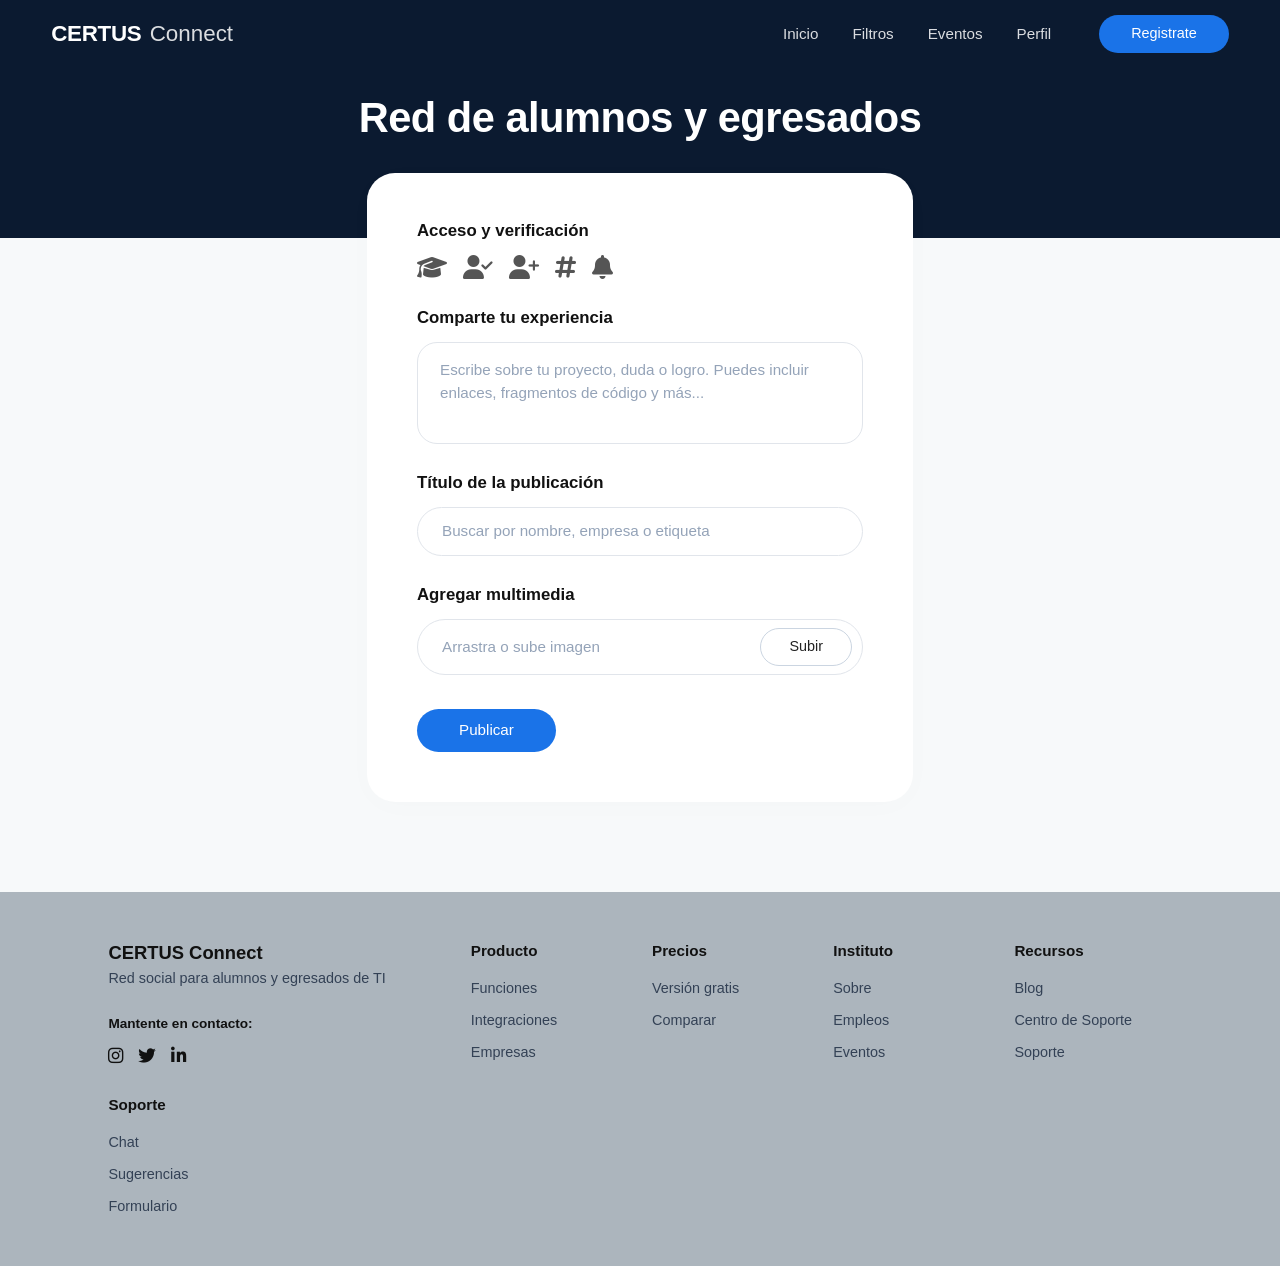
==== index.html @ bc00fb2d "Primera version" ====
<!DOCTYPE html>
<html lang="es">
<head>
    <meta charset="UTF-8">
    <meta name="viewport" content="width=device-width, initial-scale=1.0">
    <title>CERTUS Connect</title>
    <link href="https://cdn.jsdelivr.net/npm/bootstrap@5.3.2/dist/css/bootstrap.min.css" rel="stylesheet">
    <link rel="stylesheet" href="https://cdnjs.cloudflare.com/ajax/libs/font-awesome/6.4.2/css/all.min.css">
    <link rel="stylesheet" href="CSS/styles.css">
</head>
<body>

    <nav class="navbar navbar-expand-lg navbar-dark certus-navbar">
        <div class="container-fluid custom-nav-container">
            <a class="navbar-brand-custom" href="#">
                <span class="brand-bold">CERTUS</span> <span class="brand-light">Connect</span>
            </a>

            <button class="navbar-toggler border-0" type="button" data-bs-toggle="collapse" data-bs-target="#menuCertus">
                <span class="navbar-toggler-icon"></span>
            </button>

            <div class="collapse navbar-collapse" id="menuCertus">
                <ul class="navbar-nav ms-auto align-items-center exact-menu-list">
                    <li class="nav-item">
                        <a class="nav-link-custom" href="inicio.html">Inicio</a>
                    </li>
                    <li class="nav-item">
                        <a class="nav-link-custom" href="#">Filtros</a>
                    </li>
                    <li class="nav-item">
                        <a class="nav-link-custom" href="#">Eventos</a>
                    </li>
                    <li class="nav-item">
                        <a class="nav-link-custom" href="perfil.html">Perfil</a>
                    </li>
                    <li class="nav-item ms-lg-4">
                        <a class="btn-crear-exact" href="registro.html" id="navBtnCrear">Registrate</a>
                    </li>
                </ul>
            </div>
        </div>
    </nav>

    <header class="hero-banner-section text-center">
        <h1 class="main-title-exact">Red de alumnos y egresados</h1>
    </header>

    <main class="container form-wrapper-container">
        <div class="row justify-content-center">
            <div class="col-12 col-md-10 col-lg-7 col-xl-6">
                
                <div class="main-card-exact">
                    
                    <div class="card-field-group">
                        <label class="field-label-exact">Acceso y verificación</label>
                        <div class="exact-icons-row">
                            <i class="fa-solid fa-graduation-cap" title="Educación"></i>
                            <i class="fa-solid fa-user-check" title="Verificado"></i>
                            <i class="fa-solid fa-user-plus" title="Conectar"></i>
                            <i class="fa-solid fa-hashtag" title="Hashtags"></i>
                            <i class="fa-solid fa-bell" title="Notificaciones"></i>
                        </div>
                    </div>

                    <div class="card-field-group">
                        <label for="experienceText" class="field-label-exact">Comparte tu experiencia</label>
                        <textarea class="form-control textarea-exact" id="experienceText" rows="3" placeholder="Escribe sobre tu proyecto, duda o logro. Puedes incluir enlaces, fragmentos de código y más..."></textarea>
                    </div>

                    <div class="card-field-group">
                        <label for="postTitle" class="field-label-exact">Título de la publicación</label>
                        <input type="text" class="form-control input-exact" id="postTitle" placeholder="Buscar por nombre, empresa o etiqueta">
                    </div>

                    <div class="card-field-group">
                        <label class="field-label-exact">Agregar multimedia</label>
                        <div class="upload-bar-exact d-flex justify-content-between align-items-center">
                            <span class="upload-placeholder-text">Arrastra o sube imagen</span>
                            <button class="btn-subir-exact" type="button" id="btnSubir">Subir</button>
                        </div>
                    </div>

                    <div class="pt-2">
                        <button class="btn-publicar-exact" id="btnPublicar">Publicar</button>
                    </div>

                </div>

            </div>
        </div>
    </main>

    <footer class="exact-footer-section">
        <div class="container custom-footer-container">
            <div class="row g-4 justify-content-between">
                
                <div class="col-12 col-md-4">
                    <h5 class="footer-brand-title">CERTUS Connect</h5>
                    <p class="footer-brand-subtitle">Red social para alumnos y egresados de TI</p>
                    <div class="footer-social-wrapper">
                        <p class="social-label">Mantente en contacto:</p>
                        <div class="social-icons-row">
                            <a href="#"><i class="fa-brands fa-instagram"></i></a>
                            <a href="#"><i class="fa-brands fa-twitter"></i></a>
                            <a href="#"><i class="fa-brands fa-linkedin-in"></i></a>
                        </div>
                    </div>
                </div>
                
                <div class="col-6 col-sm-4 col-md-2 col-lg-1-5">
                    <h6 class="footer-list-title">Producto</h6>
                    <ul class="footer-links-list">
                        <li><a href="#">Funciones</a></li>
                        <li><a href="#">Integraciones</a></li>
                        <li><a href="#">Empresas</a></li>
                    </ul>
                </div>

                <div class="col-6 col-sm-4 col-md-2 col-lg-1-5">
                    <h6 class="footer-list-title">Precios</h6>
                    <ul class="footer-links-list">
                        <li><a href="#">Versión gratis</a></li>
                        <li><a href="#">Comparar</a></li>
                    </ul>
                </div>

                <div class="col-6 col-sm-4 col-md-2 col-lg-1-5">
                    <h6 class="footer-list-title">Instituto</h6>
                    <ul class="footer-links-list">
                        <li><a href="#">Sobre</a></li>
                        <li><a href="#">Empleos</a></li>
                        <li><a href="#">Eventos</a></li>
                    </ul>
                </div>

                <div class="col-6 col-sm-4 col-md-2 col-lg-1-5">
                    <h6 class="footer-list-title">Recursos</h6>
                    <ul class="footer-links-list">
                        <li><a href="#">Blog</a></li>
                        <li><a href="#">Centro de Soporte</a></li>
                        <li><a href="#">Soporte</a></li>
                    </ul>
                </div>

                <div class="col-6 col-sm-4 col-md-2 col-lg-1-5">
                    <h6 class="footer-list-title">Soporte</h6>
                    <ul class="footer-links-list">
                        <li><a href="#">Chat</a></li>
                        <li><a href="#">Sugerencias</a></li>
                        <li><a href="#">Formulario</a></li>
                    </ul>
                </div>

            </div>
        </div>
    </footer>

    <script src="https://cdn.jsdelivr.net/npm/bootstrap@5.3.2/dist/js/bootstrap.bundle.min.js"></script>
    <script src="script.js"></script>
</body>
</html>
---- CSS/styles.css ----
/* RESET DE ESTILOS DE FUENTE Y CONFIGURACIÓN BASE */
body {
    background-color: #f6f8fa; /* El gris claro exacto del fondo */
    font-family: -apple-system, BlinkMacSystemFont, "Segoe UI", Roboto, Helvetica, Arial, sans-serif;
    margin: 0;
    padding: 0;
    -webkit-font-smoothing: antialiased;
}

/* NAVBAR DISEÑO CALCADO DE LA IMAGEN */
.certus-navbar {
    background-color: #0b1a30 !important; /* Azul marino profundo */
    padding-top: 15px !important;
    padding-bottom: 15px !important;
    border: none !important;
}

.custom-nav-container {
    padding-left: 4.5% !important;
    padding-right: 4.5% !important;
}

/* Tipografía de la marca en el Navbar */
.navbar-brand-custom {
    text-decoration: none;
    font-size: 1.4rem;
    color: #ffffff !important;
}

.brand-bold {
    font-weight: 700;
    letter-spacing: -0.3px;
}

.brand-light {
    font-weight: 300;
    opacity: 0.85;
    margin-left: 2px;
}

/* Elementos del menú */
.exact-menu-list {
    gap: 14px;
}

.nav-link-custom {
    color: rgba(255, 255, 255, 0.85) !important;
    font-size: 0.95rem;
    text-decoration: none;
    font-weight: 400;
    padding: 6px 12px;
    transition: color 0.2s ease;
}

.nav-link-custom:hover {
    color: #ffffff !important;
}

/* Botón "Crear" Ovalado exacto */
.btn-crear-exact {
    background-color: #1a73e8 !important; /* Azul eléctrico de la imagen */
    color: #ffffff !important;
    font-size: 0.9rem;
    font-weight: 500;
    padding: 8px 36px !important; /* Logra la proporción estirada/horizontal */
    border-radius: 50px !important; /* Completamente ovalado */
    border: none;
    text-decoration: none;
    display: inline-block;
    transition: background-color 0.2s ease;
}

.btn-crear-exact:hover {
    background-color: #155cb4 !important;
}

/* BANNER DE TÍTULO PRINCIPAL */
.hero-banner-section {
    background-color: #0b1a30; /* Misma pieza de color continuo */
    padding-top: 25px;
    padding-bottom: 95px; /* Altura idéntica para permitir la superposición de la tarjeta */
}

.main-title-exact {
    color: #ffffff;
    font-size: 2.6rem;
    font-weight: 600;
    letter-spacing: -0.5px;
    margin: 0;
}

/* TARJETA BLANCA CENTRAL */
.form-wrapper-container {
    margin-top: -65px; /* Eleva la tarjeta sobre el azul oscuro */
    position: relative;
    z-index: 10;
    margin-bottom: 90px;
}

.main-card-exact {
    background-color: #ffffff;
    border-radius: 28px !important; /* Bordes redondeados pronunciados */
    padding: 45px 50px 50px 50px;
    box-shadow: 0 4px 30px rgba(0, 0, 0, 0.015); /* Sombra casi invisible */
}

.card-field-group {
    margin-bottom: 26px;
}

.field-label-exact {
    font-weight: 700;
    color: #111111;
    font-size: 1.05rem;
    margin-bottom: 12px;
    display: block;
}

/* Iconos de verificación */
.exact-icons-row {
    display: flex;
    gap: 16px;
    color: #555555; /* Tono gris de los iconos de la foto */
    font-size: 1.5rem;
}

.exact-icons-row i {
    cursor: pointer;
    transition: color 0.15s;
}

.exact-icons-row i:hover {
    color: #1a73e8;
}

/* Inputs y Áreas de texto estilizadas */
.textarea-exact {
    border: 1px solid #e1e5eb !important;
    border-radius: 20px !important; /* Bordes ovalados en inputs */
    padding: 16px 22px !important;
    font-size: 0.95rem;
    color: #333333;
    resize: none;
    box-shadow: none !important;
}

.input-exact {
    border: 1px solid #e1e5eb !important;
    border-radius: 50px !important; /* Input totalmente ovalado */
    padding: 12px 24px !important;
    font-size: 0.95rem;
    color: #333333;
    box-shadow: none !important;
}

.textarea-exact::placeholder, .input-exact::placeholder {
    color: #94a3b8;
}

.textarea-exact:focus, .input-exact:focus {
    border-color: #1a73e8 !important;
}

/* Barra Multimedia / Botón Subir */
.upload-bar-exact {
    border: 1px solid #e1e5eb;
    border-radius: 50px; /* Estilo píldora */
    padding: 8px 10px 8px 24px;
    background-color: #ffffff;
}

.upload-placeholder-text {
    color: #94a3b8;
    font-size: 0.95rem;
}

.btn-subir-exact {
    background-color: #ffffff;
    color: #222222;
    border: 1px solid #cbd5e1;
    border-radius: 50px;
    padding: 7px 28px;
    font-size: 0.9rem;
    font-weight: 500;
    transition: background-color 0.2s;
}

.btn-subir-exact:hover {
    background-color: #f8fafc;
}

/* Botón Publicar Inferior */
.btn-publicar-exact {
    background-color: #1a73e8;
    color: #ffffff;
    border: none;
    border-radius: 50px;
    padding: 10px 42px;
    font-weight: 500;
    font-size: 0.95rem;
    transition: background-color 0.2s;
}

.btn-publicar-exact:hover {
    background-color: #155cb4;
}

/* PIE DE PÁGINA (FOOTER) */
.exact-footer-section {
    background-color: #acb5bd; /* El color gris mate exacto del footer */
    color: #2c3e50;
    padding-top: 50px;
    padding-bottom: 40px;
}

.custom-footer-container {
    padding-left: 3% !important;
    padding-right: 3% !important;
}

.footer-brand-title {
    font-weight: 700;
    color: #111111;
    font-size: 1.15rem;
    margin-bottom: 4px;
}

.footer-brand-subtitle {
    color: #334155;
    font-size: 0.9rem;
    margin-bottom: 0;
}

.footer-social-wrapper {
    margin-top: 25px;
}

.social-label {
    font-size: 0.85rem;
    color: #111111;
    font-weight: 600;
    margin-bottom: 8px;
}

.social-icons-row {
    display: flex;
    gap: 15px;
}

.social-icons-row a {
    color: #111111;
    font-size: 1.1rem;
    transition: opacity 0.2s;
}

.social-icons-row a:hover {
    opacity: 0.7;
}

/* Listas de enlaces del footer */
.footer-list-title {
    font-weight: 700;
    color: #111111;
    font-size: 0.95rem;
    margin-bottom: 16px;
}

.footer-links-list {
    list-style: none;
    padding: 0;
    margin: 0;
}

.footer-links-list li {
    margin-bottom: 8px;
}

.footer-links-list li a {
    color: #334155;
    text-decoration: none;
    font-size: 0.9rem;
}

.footer-links-list li a:hover {
    color: #000000;
}

/* ADAPTACIÓN PARA CELULARES Y TABLETS */
@media (max-width: 991.98px) {
    .exact-menu-list {
        background-color: #0b1a30;
        padding: 20px 0;
        margin-top: 15px;
        width: 100%;
    }
    .nav-link-custom {
        display: block;
        padding: 10px 0;
        text-align: center;
    }
    .btn-crear-exact {
        margin-top: 10px;
        width: 70%;
        text-align: center;
    }
    .main-card-exact {
        padding: 30px 24px;
    }
}

/* RESET Y GENERALES */
body {
    background-color: #f7f9fa;
    font-family: -apple-system, BlinkMacSystemFont, "Segoe UI", Roboto, Arial, sans-serif;
    color: #1a1a1a;
}

/* NAVBAR BLANCO */
.profile-navbar {
    padding-top: 12px;
    padding-bottom: 12px;
    box-shadow: 0 1px 15px rgba(0,0,0,0.02);
}

.custom-nav-container {
    padding-left: 4% !important;
    padding-right: 4% !important;
}

/* Caja de búsqueda ovalada */
.search-box-wrapper {
    position: relative;
    width: 320px;
}

.exact-search-input {
    background-color: #f1f3f5 !important;
    border: none !important;
    border-radius: 50px !important;
    padding: 10px 16px 10px 42px !important;
    font-size: 0.9rem;
    color: #333333;
}

.search-icon {
    position: absolute;
    left: 16px;
    top: 50%;
    transform: translateY(-50%);
    color: #747d8c;
    font-size: 0.9rem;
}

/* Enlaces horizontales del navbar */
.profile-menu-list {
    gap: 15px;
}

.nav-link-custom {
    text-decoration: none;
    color: #4a5568;
    font-size: 0.95rem;
    font-weight: 500;
    padding: 6px 10px;
}

.nav-link-custom:hover {
    color: #000000;
}

/* Botón Crear Azul Ovalado */
.btn-crear-exact {
    background-color: #1a73e8 !important;
    color: #ffffff !important;
    font-size: 0.9rem;
    font-weight: 500;
    padding: 8px 32px !important;
    border-radius: 50px !important;
    border: none;
    text-decoration: none;
    display: inline-block;
}

.navbar-avatar-img {
    width: 38px;
    height: 38px;
    border-radius: 50%;
    object-fit: cover;
}

/* SECCIÓN CABECERA: PORTADA Y USER INFO */
.cover-image-wrapper {
    width: 100%;
    height: 220px;
    border-radius: 20px 20px 0 0;
    overflow: hidden;
}

.cover-img {
    width: 100%;
    height: 100%;
    object-fit: cover;
}

.profile-meta-block {
    position: relative;
    margin-top: -40px; /* Eleva los elementos sobre la foto de portada */
    z-index: 5;
}

.avatar-floating-wrapper {
    width: 110px;
    height: 110px;
    border-radius: 50%;
    border: 5px solid #ffffff;
    overflow: hidden;
    background-color: #ffffff;
}

.main-avatar-img {
    width: 100%;
    height: 100%;
    object-fit: cover;
}

.user-text-info {
    margin-left: 20px;
    margin-bottom: 5px;
}

.user-fullname {
    font-size: 1.6rem;
    font-weight: 700;
    margin: 0;
    color: #111111;
}

.user-connections {
    font-size: 0.9rem;
    color: #5f6368;
    margin: 0;
}

/* Botones Seguir y Mensaje */
.btn-seguir-exact {
    background-color: #1a73e8 !important;
    color: #ffffff !important;
    border-radius: 50px !important;
    padding: 8px 30px !important;
    font-weight: 500;
    font-size: 0.9rem;
}

.btn-mensaje-exact {
    background-color: #ffffff !important;
    color: #3c4043 !important;
    border: 1px solid #dadce0 !important;
    border-radius: 50px !important;
    padding: 8px 30px !important;
    font-weight: 500;
    font-size: 0.9rem;
}

/* ==========================================================================
   ESTILOS ESPECÍFICOS DE LA PESTAÑA PERFIL (CON PREFIJO .p- PARA NO HACER CONFLICTO)
   ========================================================================== */

/* NAVBAR BLANCO PERFIL */
.p-navbar {
    padding-top: 12px !important;
    padding-bottom: 12px !important;
    box-shadow: 0 1px 15px rgba(0,0,0,0.01);
}

.p-nav-container {
    padding-left: 4.5% !important;
    padding-right: 4.5% !important;
}

/* Buscador redondo */
.p-search-wrapper {
    position: relative;
    width: 320px;
}

.p-search-input {
    background-color: #f1f3f5 !important;
    border: none !important;
    border-radius: 50px !important;
    padding: 10px 16px 10px 42px !important;
    font-size: 0.9rem;
    color: #333333;
}

.p-search-icon {
    position: absolute;
    left: 16px;
    top: 50%;
    transform: translateY(-50%);
    color: #747d8c;
    font-size: 0.9rem;
}

.p-menu-list {
    gap: 15px;
}

.p-nav-link {
    text-decoration: none;
    color: #4a5568 !important;
    font-size: 0.95rem;
    font-weight: 500;
    padding: 6px 10px;
}

.p-nav-link:hover {
    color: #000000 !important;
}

/* Botón Crear del Perfil */
.p-btn-crear {
    background-color: #1a73e8 !important;
    color: #ffffff !important;
    font-size: 0.9rem;
    font-weight: 500;
    padding: 8px 32px !important;
    border-radius: 50px !important;
    border: none;
    text-decoration: none;
    display: inline-block;
}

.p-navbar-avatar {
    width: 38px;
    height: 38px;
    border-radius: 50%;
    object-fit: cover;
}

/* CABECERA: PORTADA Y SECCIÓN DE AVATAR FLOTANTE */
.p-cover-wrapper {
    width: 100%;
    height: 220px;
    border-radius: 20px 20px 0 0;
    overflow: hidden;
}

.p-cover-img {
    width: 100%;
    height: 100%;
    object-fit: cover;
}

.p-meta-block {
    position: relative;
    margin-top: -40px;
    z-index: 5;
}

.p-avatar-floating {
    width: 110px;
    height: 110px;
    border-radius: 50%;
    border: 5px solid #ffffff;
    overflow: hidden;
    background-color: #ffffff;
}

.p-main-avatar {
    width: 100%;
    height: 100%;
    object-fit: cover;
}

.p-user-text {
    margin-left: 20px;
    margin-bottom: 5px;
}

.p-user-fullname {
    font-size: 1.6rem;
    font-weight: 700;
    margin: 0;
    color: #111111;
}

.p-user-connections {
    font-size: 0.9rem;
    color: #5f6368;
    margin: 0;
}

/* Botonera Seguir / Mensaje */
.p-btn-seguir {
    background-color: #1a73e8 !important;
    color: #ffffff !important;
    border-radius: 50px !important;
    padding: 8px 30px !important;
    font-weight: 500;
    font-size: 0.9rem;
}

.p-btn-mensaje {
    background-color: #ffffff !important;
    color: #3c4043 !important;
    border: 1px solid #dadce0 !important;
    border-radius: 50px !important;
    padding: 8px 30px !important;
    font-weight: 500;
    font-size: 0.9rem;
}

/* Pestañas sub-navegación */
.p-tabs-list {
    display: flex;
    gap: 30px;
    padding: 0;
    margin: 0;
}

.p-tab-link {
    text-decoration: none;
    color: #5f6368;
    font-size: 0.95rem;
    font-weight: 500;
    padding-bottom: 12px;
    display: inline-block;
    position: relative;
}

.p-tab-link.active {
    color: #000000;
    font-weight: 700;
}

.p-tab-link.active::after {
    content: '';
    position: absolute;
    bottom: -1px;
    left: 0;
    width: 100%;
    height: 3px;
    background-color: #000000;
}

/* TARJETAS LATERALES E INFORMACIÓN */
.p-sidebar-card, .p-bio-card, .p-feed-card {
    background-color: #ffffff;
    border-radius: 20px;
    border: 1px solid #eef1f4;
}

.p-sidebar-title, .p-feed-title {
    font-size: 1.1rem;
    font-weight: 700;
    color: #111111;
}

.p-sidebar-btn {
    background-color: #ffffff;
    border: 1px solid #e1e5eb !important;
    border-radius: 50px !important;
    color: #333333 !important;
    font-size: 0.9rem;
    font-weight: 500;
    padding: 8px 20px !important;
}

.p-sidebar-btn:hover {
    background-color: #f8fafc;
}

/* Galería imágenes */
.p-gallery-grid .p-gallery-box {
    width: 100%;
    height: 100px;
    border-radius: 12px;
    overflow: hidden;
}

.p-gallery-grid .p-gallery-box img {
    width: 100%;
    height: 100%;
    object-fit: cover;
}

/* Cuadro Biografía */
.p-input-bio {
    border: 1px solid #e1e5eb !important;
    border-radius: 50px !important;
    padding: 10px 20px !important;
    font-size: 0.9rem;
    background-color: #ffffff;
}

/* DISEÑO DE PUBLICACIÓN Y MULTIMEDIA ASIMÉTRICA */
.p-post-author {
    font-size: 1rem;
    font-weight: 700;
    color: #111111;
}

.p-post-text {
    font-size: 0.95rem;
    line-height: 1.5;
    color: #202124;
}

.p-post-media .p-media-large {
    width: 100%;
    height: 320px;
    border-radius: 18px;
    overflow: hidden;
}

.p-post-media .p-media-small {
    width: 100%;
    height: 152px;
    border-radius: 18px;
    overflow: hidden;
}

.p-post-media img {
    width: 100%;
    height: 100%;
    object-fit: cover;
}

/* RESPONSIVO PARA LA VISTA DE PERFIL */
@media (max-width: 991.98px) {
    .p-search-wrapper {
        width: 100%;
        margin-bottom: 15px;
    }
    .p-menu-list {
        background: #ffffff;
        padding: 15px;
        width: 100%;
        text-align: center;
    }
    .p-meta-block {
        align-items: center !important;
        text-align: center;
    }
    .p-avatar-floating {
        margin: 0 auto;
    }
    .p-user-text {
        margin-left: 0;
        margin-top: 10px;
    }
    .p-tabs-list {
        overflow-x: auto;
        white-space: nowrap;
        padding-bottom: 5px;
    }
    .p-post-media .p-media-large {
        height: 200px;
    }
    .p-post-media .p-media-small {
        height: 92px;
    }
}
/* ==========================================================================
   ESTILOS ESPECÍFICOS DE LA PESTAÑA INICIO (CON PREFIJO .h- PARA AISLAMIENTO)
   ========================================================================== */

/* NAVBAR BLANCO INICIO */
.h-navbar {
    padding-top: 14px !important;
    padding-bottom: 14px !important;
    background-color: #ffffff !important;
}

.h-nav-container {
    padding-left: 5% !important;
    padding-right: 5% !important;
}

.h-brand {
    font-size: 1.3rem;
    letter-spacing: -0.3px;
}

.h-menu-list {
    gap: 20px;
}

.h-nav-link {
    text-decoration: none;
    color: #555555 !important;
    font-size: 0.95rem;
    font-weight: 500;
}

.h-nav-link.active, .h-nav-link:hover {
    color: #000000 !important;
    font-weight: 600;
}

/* Botón Publicar Azul Superior */
.h-btn-publicar {
    background-color: #1a73e8 !important;
    color: #ffffff !important;
    font-size: 0.9rem;
    font-weight: 500;
    padding: 8px 30px !important;
    border-radius: 50px !important;
    text-decoration: none;
    display: inline-block;
}

/* HERO SECTION / BUSCADOR CENTRAL */
.h-hero-container {
    padding-top: 60px;
    padding-bottom: 30px;
    padding-left: 5% !important;
}

.h-hero-title {
    font-size: 2.3rem;
    font-weight: 700;
    color: #111111;
    line-height: 1.3;
    letter-spacing: -0.5px;
}

/* Contenedor encapsulado del buscador con botón integrado */
.h-search-container {
    max-width: 620px;
}

.h-search-box {
    display: flex;
    align-items: center;
    background-color: #ffffff;
    border: 1px solid #e2e8f0;
    border-radius: 50px;
    padding: 6px 8px 6px 20px;
    box-shadow: 0 2px 12px rgba(0,0,0,0.01);
}

.h-search-input {
    border: none !important;
    box-shadow: none !important;
    padding: 0 !important;
    font-size: 0.95rem;
    color: #333333;
}

.h-search-input::placeholder {
    color: #94a3b8;
}

.h-search-btn {
    background-color: #1a73e8 !important;
    color: #ffffff !important;
    border-radius: 50px !important;
    padding: 8px 32px !important;
    font-size: 0.9rem;
    font-weight: 500;
}

/* SECCIÓN SECCIONES (CATEGORÍAS) */
.h-section-main-title {
    font-size: 1.4rem;
    font-weight: 700;
    color: #111111;
}

.h-category-card {
    background-color: #ffffff;
    border: 1px solid #eef1f4;
    border-radius: 16px;
    padding: 16px 20px;
    font-size: 0.95rem;
    font-weight: 600;
    color: #2d3748;
    display: flex;
    align-items: center;
    cursor: pointer;
    transition: transform 0.15s ease, box-shadow 0.15s ease;
}

.h-category-card i {
    color: #111111;
    font-size: 1.1rem;
}

.h-category-card:hover {
    transform: translateY(-2px);
    box-shadow: 0 4px 15px rgba(0,0,0,0.03);
}

/* SECCIÓN ALIMENTACIÓN / FEED ACTIIVDAD */
.h-activity-card {
    background-color: #ffffff;
    border: 1px solid #eef1f4;
    border-radius: 20px;
    box-shadow: 0 1px 10px rgba(0,0,0,0.005);
}

.h-card-avatar {
    width: 36px;
    height: 36px;
    border-radius: 50%;
    object-fit: cover;
}

.h-card-name {
    font-size: 0.95rem;
    font-weight: 700;
    color: #111111;
}

.h-card-subtitle {
    font-size: 0.78rem;
    font-weight: 500;
}

.h-card-body-text {
    font-size: 0.9rem;
    line-height: 1.4;
}

/* Micro galerías de imágenes de las tarjetas */
.h-mini-gallery img {
    width: 48px;
    height: 48px;
    object-fit: cover;
}

.h-wide-media img {
    height: 110px;
    object-fit: cover;
}

/* Botón de exploración inferior */
.h-btn-explore-more {
    background-color: #ffffff;
    border: 1px solid #cbd5e1 !important;
    border-radius: 50px !important;
    color: #333333 !important;
    font-size: 0.9rem;
    font-weight: 500;
    padding: 8px 36px !important;
}

.h-btn-explore-more:hover {
    background-color: #f8fafc;
}

/* AJUSTES RESPONSIVOS */
@media (max-width: 991.98px) {
    .h-menu-list {
        background-color: #ffffff;
        padding: 15px 0;
        text-align: center;
    }
    .h-menu-list .nav-item {
        padding: 6px 0;
    }
    .h-hero-title {
        font-size: 1.8rem;
    }
    .h-search-box {
        padding: 6px;
    }
    .h-search-btn {
        padding: 8px 20px !important;
    }
}
/* ==========================================================================
   ESTILOS ESPECÍFICOS DE LA PESTAÑA NOTIFICACIONES (CON PREFIJO .n-)
   ========================================================================== */

.n-body-bg {
    background-color: #f4f6f8 !important;
}

/* SIDEBAR IZQUIERDO AZUL REY OSCURO */
.n-sidebar {
    width: 260px;
    background-color: #0d2346;
    min-height: 100vh;
    position: sticky;
    top: 0;
}

.n-sidebar-nav .nav-link {
    font-size: 0.95rem;
    padding: 10px 12px;
    border-radius: 8px;
    transition: all 0.2s ease;
}

.n-sidebar-nav .nav-link:hover {
    background-color: rgba(255, 255, 255, 0.05);
    color: #ffffff !important;
}

.n-sub-menu .nav-link {
    font-size: 0.88rem !important;
}

/* TOPBAR SUPERIOR BLANCO */
.n-topbar {
    height: 70px;
    box-shadow: 0 1px 10px rgba(0,0,0,0.01);
}

.n-search-wrapper {
    width: 380px;
}

.n-search-input {
    background-color: #f1f3f5 !important;
    border: none !important;
    border-radius: 50px !important;
    padding: 10px 20px !important;
    font-size: 0.9rem;
}

.n-btn-crear {
    background-color: #1a73e8 !important;
    color: #ffffff !important;
    font-weight: 500;
    font-size: 0.88rem;
    padding: 8px 24px !important;
    border-radius: 50px !important;
}

.n-topbar-avatar {
    width: 36px;
    height: 36px;
    border-radius: 50%;
    object-fit: cover;
}

/* CONTENEDOR DE TARJETAS (CARDS) */
.n-main-title {
    font-size: 2.1rem;
    font-weight: 700;
    color: #111111;
    letter-spacing: -0.5px;
}

.n-card {
    background-color: #ffffff;
    border: 1px solid #eef1f4;
    border-radius: 24px;
}

/* Selector dropdown de tiempo */
.n-btn-dropdown {
    background-color: #f1f3f5 !important;
    border: none !important;
    border-radius: 50px !important;
    font-size: 0.85rem;
    font-weight: 500;
    color: #4a5568 !important;
    padding: 6px 14px !important;
}

/* ELEMENTOS DE LA LISTA DE NOTIFICACIONES */
.n-item-row {
    border-bottom: 1px solid #f1f3f5;
}

.n-item-avatar {
    width: 42px;
    height: 42px;
    border-radius: 50%;
    object-fit: cover;
}

.n-item-user {
    font-size: 0.95rem;
    font-weight: 700;
    color: #111111;
}

.n-item-action {
    font-size: 0.85rem;
}

.n-item-time {
    font-size: 0.85rem;
    display: inline-flex;
    align-items: center;
    gap: 6px;
}

/* Puntos de estado de color laterales */
.n-dot-indicator {
    display: inline-block;
    width: 8px;
    height: 8px;
    border-radius: 50%;
}

.n-item-body {
    font-size: 0.92rem;
    color: #2d3748;
}

.n-item-actions {
    font-size: 0.82rem;
    font-weight: 600;
}

.cursor-pointer {
    cursor: pointer;
}

/* COLORES ESPECÍFICOS Y COMPONENTES DE FILTROS */
.n-txt-purple {
    color: #9b5de5;
}

/* Customización exacta de checkboxes nativos usando clases Bootstrap */
.form-check-input {
    width: 18px;
    height: 18px;
    cursor: pointer;
}

.n-checkbox-success:checked { background-color: #198754; border-color: #198754; }
.n-checkbox-warning:checked { background-color: #ffc107; border-color: #ffc107; }
.n-checkbox-purple:checked  { background-color: #9b5de5; border-color: #9b5de5; }
.n-checkbox-danger:checked  { background-color: #dc3545; border-color: #dc3545; }
.n-checkbox-primary:checked { background-color: #1a73e8; border-color: #1a73e8; }

.n-btn-filter-action {
    background-color: #ffffff;
    border: 1px solid #e2e8f0 !important;
    color: #333333 !important;
    border-radius: 50px !important;
    font-size: 0.85rem;
    font-weight: 500;
    padding: 8px 12px !important;
}

.n-btn-filter-action:hover {
    background-color: #f8fafc;
}

/* ADAPTACIÓN PARA MÓVILES */
@media (max-width: 991.98px) {
    .n-search-wrapper {
        width: 100%;
    }
}
/* ==========================================================================
   ESTILOS ESPECÍFICOS DE CONFIGURACIÓN DE PERFIL (CON PREFIJO .pc-)
   ========================================================================== */

.pc-body-bg {
    background-color: #fafbfe !important;
}

.pc-brand {
    font-size: 1.35rem;
    letter-spacing: -0.3px;
}

/* CLASE DE DISEÑO BURBUJA AZUL UNIFICADA PARA AMBOS BOTONES */
.pc-btn-blue-pill {
    background-color: #1a73e8 !important;
    color: #ffffff !important;
    font-size: 0.92rem;
    font-weight: 600;
    border-radius: 50px !important;
    border: none !important;
    box-shadow: 0 4px 12px rgba(26,115,232,0.18) !important;
    transition: background-color 0.2s ease, transform 0.1s ease;
    display: inline-block;
    text-decoration: none;
}

.pc-btn-blue-pill:hover {
    background-color: #155cb8 !important;
    color: #ffffff !important;
    transform: translateY(-1px);
}

/* CONTENIDO DEL HERO */
.pc-hero-container {
    padding-top: 40px;
    padding-bottom: 40px;
}

.pc-hero-title {
    font-size: 3.4rem;
    font-weight: 800;
    color: #0c2340;
    line-height: 1.15;
    letter-spacing: -1.5px;
}

.pc-hero-subtitle {
    font-size: 1.2rem;
    font-weight: 400;
    letter-spacing: -0.2px;
}

/* COMPONENTE DE IMAGEN ASIMÉTRICA CON CAPAS */
.pc-image-wrapper {
    position: relative;
    width: 100%;
    max-width: 500px;
}

/* Bloque azul de fondo que sobresale */
.pc-bg-layer {
    position: absolute;
    top: 15px;
    left: 25px;
    width: 100%;
    height: 100%;
    background-color: #1a73e8;
    border-radius: 28px;
    z-index: 1;
}

/* Imagen principal redondeada sobrepuesta */
.pc-main-image {
    position: relative;
    border-radius: 28px;
    z-index: 2;
    box-shadow: 0 10px 30px rgba(0,0,0,0.08);
    object-fit: cover;
    width: 100%;
    height: 320px;
}

/* SECCIÓN BANNER INFERIOR CELESTE */
.pc-middle-banner {
    background-color: #bce0fd !important;
    border-top: 1px solid rgba(26,115,232,0.1);
}

.pc-banner-text {
    font-size: 1.35rem;
    font-weight: 600;
    color: #0c2340;
    letter-spacing: -0.3px;
}

/* Insignia flotante del avatar de egresada */
.pc-egresada-badge {
    border: 1px solid rgba(255,255,255,0.8);
}

.pc-badge-avatar {
    width: 24px;
    height: 24px;
    object-fit: cover;
}

.pc-badge-text {
    font-size: 0.85rem;
}

/* MEDIA QUERIES PARA RESPONSIVO COMPLETO */
@media (max-width: 991.98px) {
    .pc-hero-title {
        font-size: 2.5rem;
    }
    .pc-image-wrapper {
        margin-top: 30px;
        max-width: 90%;
    }
    .pc-main-image {
        height: 240px;
    }
    .pc-banner-text {
        font-size: 1.15rem;
    }
}
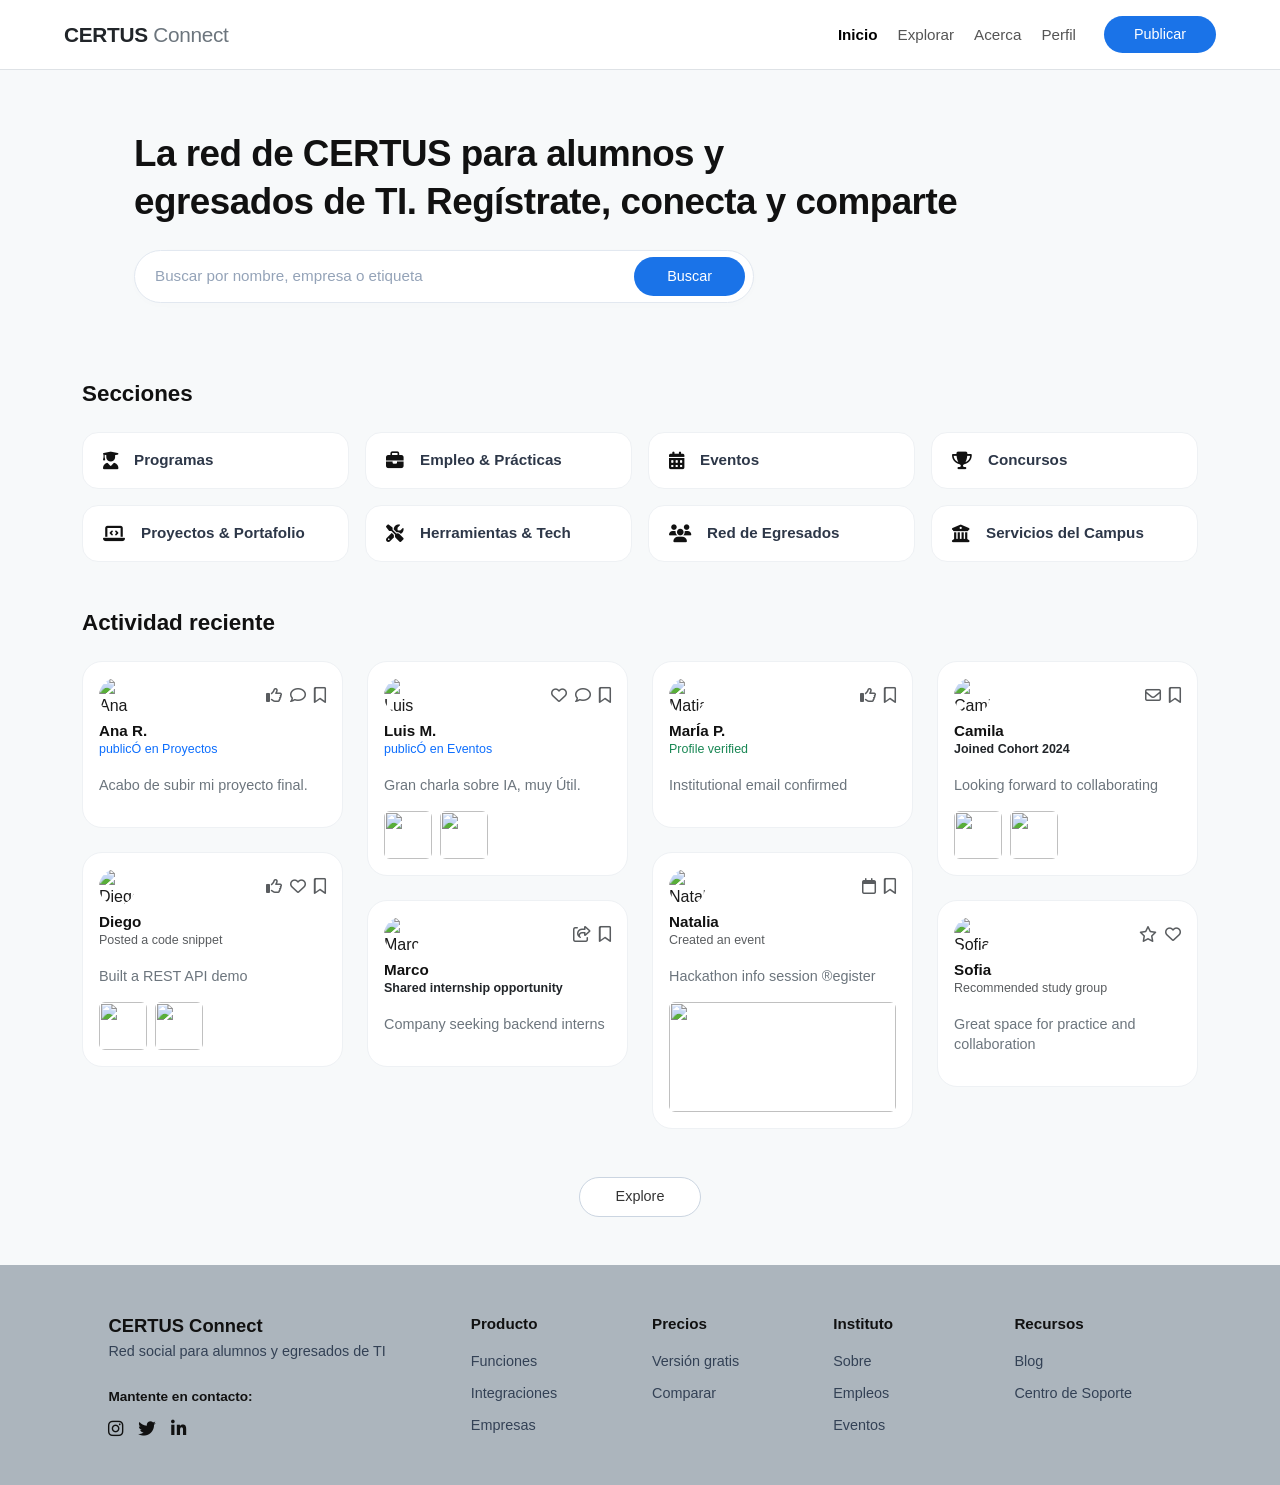
==== commit 52d9f9c9: "Nuevo orden de las vistas" ====
--- a/index.html
+++ b/index.html
@@ -3,98 +3,195 @@
 <head>
     <meta charset="UTF-8">
     <meta name="viewport" content="width=device-width, initial-scale=1.0">
-    <title>CERTUS Connect</title>
+    <title>Inicio - CERTUS Connect</title>
     <link href="https://cdn.jsdelivr.net/npm/bootstrap@5.3.2/dist/css/bootstrap.min.css" rel="stylesheet">
     <link rel="stylesheet" href="https://cdnjs.cloudflare.com/ajax/libs/font-awesome/6.4.2/css/all.min.css">
     <link rel="stylesheet" href="CSS/styles.css">
 </head>
 <body>
 
-    <nav class="navbar navbar-expand-lg navbar-dark certus-navbar">
-        <div class="container-fluid custom-nav-container">
-            <a class="navbar-brand-custom" href="#">
-                <span class="brand-bold">CERTUS</span> <span class="brand-light">Connect</span>
+    <nav class="navbar navbar-expand-lg navbar-light bg-white h-navbar border-bottom sticky-top">
+        <div class="container-fluid h-nav-container">
+            <a class="navbar-brand text-dark fw-bold h-brand" href="#">
+                CERTUS <span class="fw-light text-secondary">Connect</span>
             </a>
 
-            <button class="navbar-toggler border-0" type="button" data-bs-toggle="collapse" data-bs-target="#menuCertus">
+            <button class="navbar-toggler border-0" type="button" data-bs-toggle="collapse" data-bs-target="#menuInicio">
                 <span class="navbar-toggler-icon"></span>
             </button>
 
-            <div class="collapse navbar-collapse" id="menuCertus">
-                <ul class="navbar-nav ms-auto align-items-center exact-menu-list">
-                    <li class="nav-item">
-                        <a class="nav-link-custom" href="inicio.html">Inicio</a>
-                    </li>
-                    <li class="nav-item">
-                        <a class="nav-link-custom" href="#">Filtros</a>
-                    </li>
-                    <li class="nav-item">
-                        <a class="nav-link-custom" href="#">Eventos</a>
-                    </li>
-                    <li class="nav-item">
-                        <a class="nav-link-custom" href="perfil.html">Perfil</a>
-                    </li>
-                    <li class="nav-item ms-lg-4">
-                        <a class="btn-crear-exact" href="registro.html" id="navBtnCrear">Registrate</a>
+            <div class="collapse navbar-collapse justify-content-end" id="menuInicio">
+                <ul class="navbar-nav align-items-center h-menu-list">
+                    <li class="nav-item"><a class="h-nav-link active" href="#">Inicio</a></li>
+                    <li class="nav-item"><a class="h-nav-link" href="#">Explorar</a></li>
+                    <li class="nav-item"><a class="h-nav-link" href="#">Acerca</a></li>
+                    <li class="nav-item"><a class="h-nav-link" href="perfil.html">Perfil</a></li>
+                    <li class="nav-item ms-lg-2">
+                        <a class="h-btn-publicar" href="publicacion.html">Publicar</a>
                     </li>
                 </ul>
             </div>
         </div>
     </nav>
 
-    <header class="hero-banner-section text-center">
-        <h1 class="main-title-exact">Red de alumnos y egresados</h1>
+    <header class="container h-hero-container text-start">
+        <h1 class="h-hero-title">
+            La red de CERTUS para alumnos y<br>egresados de TI. Regístrate, conecta y comparte
+        </h1>
+
+        <div class="h-search-container mt-4">
+            <div class="h-search-box">
+                <input type="text" class="form-control h-search-input" placeholder="Buscar por nombre, empresa o etiqueta">
+                <button class="btn h-search-btn" type="button">Buscar</button>
+            </div>
+        </div>
     </header>
 
-    <main class="container form-wrapper-container">
-        <div class="row justify-content-center">
-            <div class="col-12 col-md-10 col-lg-7 col-xl-6">
-                
-                <div class="main-card-exact">
-                    
-                    <div class="card-field-group">
-                        <label class="field-label-exact">Acceso y verificación</label>
-                        <div class="exact-icons-row">
-                            <i class="fa-solid fa-graduation-cap" title="Educación"></i>
-                            <i class="fa-solid fa-user-check" title="Verificado"></i>
-                            <i class="fa-solid fa-user-plus" title="Conectar"></i>
-                            <i class="fa-solid fa-hashtag" title="Hashtags"></i>
-                            <i class="fa-solid fa-bell" title="Notificaciones"></i>
-                        </div>
-                    </div>
-
-                    <div class="card-field-group">
-                        <label for="experienceText" class="field-label-exact">Comparte tu experiencia</label>
-                        <textarea class="form-control textarea-exact" id="experienceText" rows="3" placeholder="Escribe sobre tu proyecto, duda o logro. Puedes incluir enlaces, fragmentos de código y más..."></textarea>
-                    </div>
-
-                    <div class="card-field-group">
-                        <label for="postTitle" class="field-label-exact">Título de la publicación</label>
-                        <input type="text" class="form-control input-exact" id="postTitle" placeholder="Buscar por nombre, empresa o etiqueta">
-                    </div>
-
-                    <div class="card-field-group">
-                        <label class="field-label-exact">Agregar multimedia</label>
-                        <div class="upload-bar-exact d-flex justify-content-between align-items-center">
-                            <span class="upload-placeholder-text">Arrastra o sube imagen</span>
-                            <button class="btn-subir-exact" type="button" id="btnSubir">Subir</button>
-                        </div>
-                    </div>
-
-                    <div class="pt-2">
-                        <button class="btn-publicar-exact" id="btnPublicar">Publicar</button>
-                    </div>
-
-                </div>
-
-            </div>
-        </div>
-    </main>
+    <section class="container h-sections-wrapper my-5">
+        <h3 class="h-section-main-title mb-4">Secciones</h3>
+        
+        <div class="row g-3">
+            <div class="col-12 col-sm-6 col-md-4 col-lg-3">
+                <div class="h-category-card"><i class="fa-solid fa-user-graduate me-3"></i> Programas</div>
+            </div>
+            <div class="col-12 col-sm-6 col-md-4 col-lg-3">
+                <div class="h-category-card"><i class="fa-solid fa-briefcase me-3"></i> Empleo & Pr&aacute;cticas</div>
+            </div>
+            <div class="col-12 col-sm-6 col-md-4 col-lg-3">
+                <div class="h-category-card"><i class="fa-solid fa-calendar-days me-3"></i> Eventos</div>
+            </div>
+            <div class="col-12 col-sm-6 col-md-4 col-lg-3">
+                <div class="h-category-card"><i class="fa-solid fa-trophy me-3"></i> Concursos</div>
+            </div>
+            <div class="col-12 col-sm-6 col-md-4 col-lg-3">
+                <div class="h-category-card"><i class="fa-solid fa-laptop-code me-3"></i> Proyectos & Portafolio</div>
+            </div>
+            <div class="col-12 col-sm-6 col-md-4 col-lg-3">
+                <div class="h-category-card"><i class="fa-solid fa-screwdriver-wrench me-3"></i> Herramientas & Tech</div>
+            </div>
+            <div class="col-12 col-sm-6 col-md-4 col-lg-3">
+                <div class="h-category-card"><i class="fa-solid fa-users me-3"></i> Red de Egresados</div>
+            </div>
+            <div class="col-12 col-sm-6 col-md-4 col-lg-3">
+                <div class="h-category-card"><i class="fa-solid fa-building-columns me-3"></i> Servicios del Campus</div>
+            </div>
+        </div>
+    </section>
+
+    <section class="container h-feed-wrapper my-5">
+        <h3 class="h-section-main-title mb-4">Actividad reciente</h3>
+
+        <div class="row g-4">
+            
+            <div class="col-12 col-md-6 col-lg-3 d-flex flex-column gap-4">
+                <div class="h-activity-card p-3">
+                    <div class="d-flex justify-content-between align-items-center mb-2">
+                        <img src="https://images.unsplash.com/photo-1494790108377-be9c29b29330?q=80&w=100" alt="Ana" class="h-card-avatar">
+                        <div class="h-card-icons text-muted fs-6"><i class="fa-regular fa-thumbs-up me-2"></i><i class="fa-regular fa-comment me-2"></i><i class="fa-regular fa-bookmark"></i></div>
+                    </div>
+                    <h6 class="h-card-name m-0">Ana R.</h6>
+                    <p class="h-card-subtitle text-primary mb-3">public&Oacute; en Proyectos</p>
+                    <p class="h-card-body-text text-secondary">Acabo de subir mi proyecto final.</p>
+                </div>
+                <div class="h-activity-card p-3">
+                    <div class="d-flex justify-content-between align-items-center mb-2">
+                        <img src="https://images.unsplash.com/photo-1535713875002-d1d0cf377fde?q=80&w=100" alt="Diego" class="h-card-avatar">
+                        <div class="h-card-icons text-muted fs-6"><i class="fa-regular fa-thumbs-up me-2"></i><i class="fa-regular fa-heart me-2"></i><i class="fa-regular fa-bookmark"></i></div>
+                    </div>
+                    <h6 class="h-card-name m-0">Diego</h6>
+                    <p class="h-card-subtitle text-muted mb-3">Posted a code snippet</p>
+                    <p class="h-card-body-text text-secondary mb-3">Built a REST API demo</p>
+                    <div class="d-flex gap-2 h-mini-gallery">
+                        <img src="https://images.unsplash.com/photo-1515879218367-8466d910aaa4?q=80&w=100" class="rounded">
+                        <img src="https://images.unsplash.com/photo-1542831371-29b0f74f9713?q=80&w=100" class="rounded">
+                    </div>
+                </div>
+            </div>
+
+            <div class="col-12 col-md-6 col-lg-3 d-flex flex-column gap-4">
+                <div class="h-activity-card p-3">
+                    <div class="d-flex justify-content-between align-items-center mb-2">
+                        <img src="https://images.unsplash.com/photo-1570295999919-56ceb5ecca61?q=80&w=100" alt="Luis" class="h-card-avatar">
+                        <div class="h-card-icons text-muted fs-6"><i class="fa-regular fa-heart me-2"></i><i class="fa-regular fa-comment me-2"></i><i class="fa-regular fa-bookmark"></i></div>
+                    </div>
+                    <h6 class="h-card-name m-0">Luis M.</h6>
+                    <p class="h-card-subtitle text-primary mb-3">public&Oacute; en Eventos</p>
+                    <p class="h-card-body-text text-secondary mb-3">Gran charla sobre IA, muy &Uacute;til.</p>
+                    <div class="d-flex gap-2 h-mini-gallery">
+                        <img src="https://images.unsplash.com/photo-1485827404703-89b55fcc595e?q=80&w=100" class="rounded">
+                        <img src="https://images.unsplash.com/photo-1531482615713-2afd69097998?q=80&w=100" class="rounded">
+                    </div>
+                </div>
+                <div class="h-activity-card p-3">
+                    <div class="d-flex justify-content-between align-items-center mb-2">
+                        <img src="https://images.unsplash.com/photo-1566492031773-4f4e44671857?q=80&w=100" alt="Marco" class="h-card-avatar">
+                        <div class="h-card-icons text-muted fs-6"><i class="fa-regular fa-share-from-square me-2"></i><i class="fa-regular fa-bookmark"></i></div>
+                    </div>
+                    <h6 class="h-card-name m-0">Marco</h6>
+                    <p class="h-card-subtitle text-dark fw-bold mb-3">Shared internship opportunity</p>
+                    <p class="h-card-body-text text-secondary">Company seeking backend interns</p>
+                </div>
+            </div>
+
+            <div class="col-12 col-md-6 col-lg-3 d-flex flex-column gap-4">
+                <div class="h-activity-card p-3">
+                    <div class="d-flex justify-content-between align-items-center mb-2">
+                        <img src="https://images.unsplash.com/photo-1507003211169-0a1dd7228f2d?q=80&w=100" alt="Matias" class="h-card-avatar">
+                        <div class="h-card-icons text-muted fs-6"><i class="fa-regular fa-thumbs-up me-2"></i><i class="fa-regular fa-bookmark"></i></div>
+                    </div>
+                    <h6 class="h-card-name m-0">Mar&Iacute;a P.</h6>
+                    <p class="h-card-subtitle text-success mb-3">Profile verified</p>
+                    <p class="h-card-body-text text-secondary">Institutional email confirmed</p>
+                </div>
+                <div class="h-activity-card p-3">
+                    <div class="d-flex justify-content-between align-items-center mb-2">
+                        <img src="https://images.unsplash.com/photo-1544005313-94ddf0286df2?q=80&w=100" alt="Natalia" class="h-card-avatar">
+                        <div class="h-card-icons text-muted fs-6"><i class="fa-regular fa-calendar me-2"></i><i class="fa-regular fa-bookmark"></i></div>
+                    </div>
+                    <h6 class="h-card-name m-0">Natalia</h6>
+                    <p class="h-card-subtitle text-muted mb-3">Created an event</p>
+                    <p class="h-card-body-text text-secondary mb-3">Hackathon info session &reg;egister</p>
+                    <div class="h-wide-media">
+                        <img src="https://images.unsplash.com/photo-1504384308090-c894fdcc538d?q=80&w=200" class="w-100 rounded">
+                    </div>
+                </div>
+            </div>
+
+            <div class="col-12 col-md-6 col-lg-3 d-flex flex-column gap-4">
+                <div class="h-activity-card p-3">
+                    <div class="d-flex justify-content-between align-items-center mb-2">
+                        <img src="https://images.unsplash.com/photo-1438761681033-6461ffad8d80?q=80&w=100" alt="Camila" class="h-card-avatar">
+                        <div class="h-card-icons text-muted fs-6"><i class="fa-regular fa-envelope me-2"></i><i class="fa-regular fa-bookmark"></i></div>
+                    </div>
+                    <h6 class="h-card-name m-0">Camila</h6>
+                    <p class="h-card-subtitle text-dark fw-bold mb-3">Joined Cohort 2024</p>
+                    <p class="h-card-body-text text-secondary mb-3">Looking forward to collaborating</p>
+                    <div class="d-flex gap-2 h-mini-gallery">
+                        <img src="https://images.unsplash.com/photo-1556157382-97eda2d62296?q=80&w=100" class="rounded">
+                        <img src="https://images.unsplash.com/photo-1522202176988-66273c2fd55f?q=80&w=100" class="rounded">
+                    </div>
+                </div>
+                <div class="h-activity-card p-3">
+                    <div class="d-flex justify-content-between align-items-center mb-2">
+                        <img src="https://images.unsplash.com/photo-1524504388940-b1c1722653e1?q=80&w=100" alt="Sofia" class="h-card-avatar">
+                        <div class="h-card-icons text-muted fs-6"><i class="fa-regular fa-star me-2"></i><i class="fa-regular fa-heart"></i></div>
+                    </div>
+                    <h6 class="h-card-name m-0">Sofia</h6>
+                    <p class="h-card-subtitle text-muted mb-3">Recommended study group</p>
+                    <p class="h-card-body-text text-secondary">Great space for practice and collaboration</p>
+                </div>
+            </div>
+
+        </div>
+
+        <div class="text-center mt-5">
+            <button class="btn h-btn-explore-more px-5">Explore</button>
+        </div>
+    </section>
 
     <footer class="exact-footer-section">
         <div class="container custom-footer-container">
             <div class="row g-4 justify-content-between">
-                
                 <div class="col-12 col-md-4">
                     <h5 class="footer-brand-title">CERTUS Connect</h5>
                     <p class="footer-brand-subtitle">Red social para alumnos y egresados de TI</p>
@@ -107,7 +204,6 @@
                         </div>
                     </div>
                 </div>
-                
                 <div class="col-6 col-sm-4 col-md-2 col-lg-1-5">
                     <h6 class="footer-list-title">Producto</h6>
                     <ul class="footer-links-list">
@@ -116,7 +212,6 @@
                         <li><a href="#">Empresas</a></li>
                     </ul>
                 </div>
-
                 <div class="col-6 col-sm-4 col-md-2 col-lg-1-5">
                     <h6 class="footer-list-title">Precios</h6>
                     <ul class="footer-links-list">
@@ -124,7 +219,6 @@
                         <li><a href="#">Comparar</a></li>
                     </ul>
                 </div>
-
                 <div class="col-6 col-sm-4 col-md-2 col-lg-1-5">
                     <h6 class="footer-list-title">Instituto</h6>
                     <ul class="footer-links-list">
@@ -133,30 +227,17 @@
                         <li><a href="#">Eventos</a></li>
                     </ul>
                 </div>
-
                 <div class="col-6 col-sm-4 col-md-2 col-lg-1-5">
                     <h6 class="footer-list-title">Recursos</h6>
                     <ul class="footer-links-list">
                         <li><a href="#">Blog</a></li>
                         <li><a href="#">Centro de Soporte</a></li>
-                        <li><a href="#">Soporte</a></li>
-                    </ul>
-                </div>
-
-                <div class="col-6 col-sm-4 col-md-2 col-lg-1-5">
-                    <h6 class="footer-list-title">Soporte</h6>
-                    <ul class="footer-links-list">
-                        <li><a href="#">Chat</a></li>
-                        <li><a href="#">Sugerencias</a></li>
-                        <li><a href="#">Formulario</a></li>
-                    </ul>
-                </div>
-
+                    </ul>
+                </div>
             </div>
         </div>
     </footer>
 
     <script src="https://cdn.jsdelivr.net/npm/bootstrap@5.3.2/dist/js/bootstrap.bundle.min.js"></script>
-    <script src="script.js"></script>
 </body>
 </html>
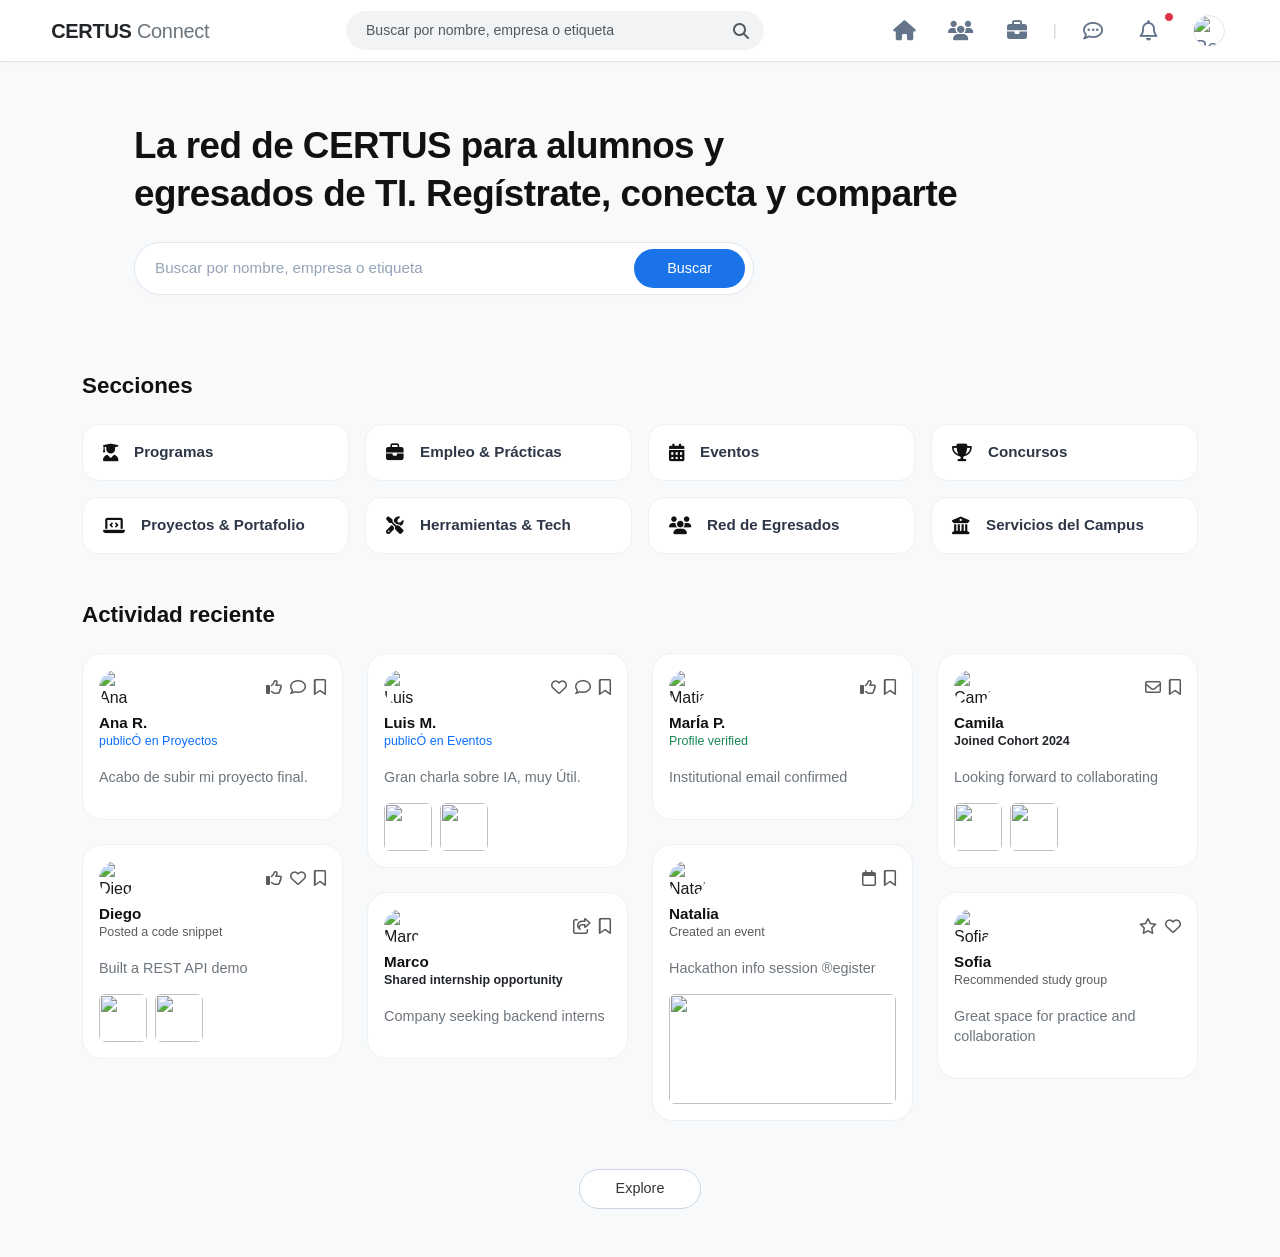
==== commit 5ac090b7: "Creación de navbar global y pestaña grupo" ====
--- a/index.html
+++ b/index.html
@@ -3,37 +3,14 @@
 <head>
     <meta charset="UTF-8">
     <meta name="viewport" content="width=device-width, initial-scale=1.0">
-    <title>Inicio - CERTUS Connect</title>
+    <title>CERTUS Connect</title>
     <link href="https://cdn.jsdelivr.net/npm/bootstrap@5.3.2/dist/css/bootstrap.min.css" rel="stylesheet">
     <link rel="stylesheet" href="https://cdnjs.cloudflare.com/ajax/libs/font-awesome/6.4.2/css/all.min.css">
     <link rel="stylesheet" href="CSS/styles.css">
 </head>
 <body>
-
-    <nav class="navbar navbar-expand-lg navbar-light bg-white h-navbar border-bottom sticky-top">
-        <div class="container-fluid h-nav-container">
-            <a class="navbar-brand text-dark fw-bold h-brand" href="#">
-                CERTUS <span class="fw-light text-secondary">Connect</span>
-            </a>
-
-            <button class="navbar-toggler border-0" type="button" data-bs-toggle="collapse" data-bs-target="#menuInicio">
-                <span class="navbar-toggler-icon"></span>
-            </button>
-
-            <div class="collapse navbar-collapse justify-content-end" id="menuInicio">
-                <ul class="navbar-nav align-items-center h-menu-list">
-                    <li class="nav-item"><a class="h-nav-link active" href="#">Inicio</a></li>
-                    <li class="nav-item"><a class="h-nav-link" href="#">Explorar</a></li>
-                    <li class="nav-item"><a class="h-nav-link" href="#">Acerca</a></li>
-                    <li class="nav-item"><a class="h-nav-link" href="perfil.html">Perfil</a></li>
-                    <li class="nav-item ms-lg-2">
-                        <a class="h-btn-publicar" href="publicacion.html">Publicar</a>
-                    </li>
-                </ul>
-            </div>
-        </div>
-    </nav>
-
+    <div id="global-navbar"></div>
+    
     <header class="container h-hero-container text-start">
         <h1 class="h-hero-title">
             La red de CERTUS para alumnos y<br>egresados de TI. Regístrate, conecta y comparte
@@ -181,63 +158,13 @@
                     <p class="h-card-body-text text-secondary">Great space for practice and collaboration</p>
                 </div>
             </div>
-
         </div>
-
         <div class="text-center mt-5">
             <button class="btn h-btn-explore-more px-5">Explore</button>
         </div>
     </section>
 
-    <footer class="exact-footer-section">
-        <div class="container custom-footer-container">
-            <div class="row g-4 justify-content-between">
-                <div class="col-12 col-md-4">
-                    <h5 class="footer-brand-title">CERTUS Connect</h5>
-                    <p class="footer-brand-subtitle">Red social para alumnos y egresados de TI</p>
-                    <div class="footer-social-wrapper">
-                        <p class="social-label">Mantente en contacto:</p>
-                        <div class="social-icons-row">
-                            <a href="#"><i class="fa-brands fa-instagram"></i></a>
-                            <a href="#"><i class="fa-brands fa-twitter"></i></a>
-                            <a href="#"><i class="fa-brands fa-linkedin-in"></i></a>
-                        </div>
-                    </div>
-                </div>
-                <div class="col-6 col-sm-4 col-md-2 col-lg-1-5">
-                    <h6 class="footer-list-title">Producto</h6>
-                    <ul class="footer-links-list">
-                        <li><a href="#">Funciones</a></li>
-                        <li><a href="#">Integraciones</a></li>
-                        <li><a href="#">Empresas</a></li>
-                    </ul>
-                </div>
-                <div class="col-6 col-sm-4 col-md-2 col-lg-1-5">
-                    <h6 class="footer-list-title">Precios</h6>
-                    <ul class="footer-links-list">
-                        <li><a href="#">Versión gratis</a></li>
-                        <li><a href="#">Comparar</a></li>
-                    </ul>
-                </div>
-                <div class="col-6 col-sm-4 col-md-2 col-lg-1-5">
-                    <h6 class="footer-list-title">Instituto</h6>
-                    <ul class="footer-links-list">
-                        <li><a href="#">Sobre</a></li>
-                        <li><a href="#">Empleos</a></li>
-                        <li><a href="#">Eventos</a></li>
-                    </ul>
-                </div>
-                <div class="col-6 col-sm-4 col-md-2 col-lg-1-5">
-                    <h6 class="footer-list-title">Recursos</h6>
-                    <ul class="footer-links-list">
-                        <li><a href="#">Blog</a></li>
-                        <li><a href="#">Centro de Soporte</a></li>
-                    </ul>
-                </div>
-            </div>
-        </div>
-    </footer>
-
     <script src="https://cdn.jsdelivr.net/npm/bootstrap@5.3.2/dist/js/bootstrap.bundle.min.js"></script>
+    <script src="JS/script.js"></script>
 </body>
 </html>
--- a/CSS/styles.css
+++ b/CSS/styles.css
@@ -1277,4 +1277,409 @@
     .pc-banner-text {
         font-size: 1.15rem;
     }
+}
+
+
+/*NUEVO DISEÑO!!!!!!!!!!!!!!!!!!!!!!!!!!!
+NUEVO DISEÑO!!!!!!!!!!!!!!!!!!!!!!!!!!!!!
+NUEVO DISEÑO!!!!!!!!!!!!!!!!!!!!!!!!!!!!!*/
+
+/*NAVBAR GLOBAL*/
+.g-navbar {
+    padding-top: 10px !important;
+    padding-bottom: 10px !important;
+    background-color: #ffffff !important;
+    box-shadow: 0 1px 12px rgba(0, 0, 0, 0.02);
+}
+
+.g-nav-container {
+    padding-left: 4% !important;
+    padding-right: 4% !important;
+}
+
+.g-brand {
+    font-size: 1.25rem;
+    letter-spacing: -0.3px;
+}
+
+/* BUSCADOR OVALADO CENTRAL */
+.g-search-wrapper {
+    width: 100%;
+    max-width: 420px;
+}
+
+.g-search-input {
+    background-color: #f1f3f5 !important;
+    border: 1px solid transparent !important;
+    border-radius: 50px !important;
+    padding: 9px 40px 9px 20px !important;
+    font-size: 0.88rem;
+    color: #333333;
+    transition: all 0.2s ease;
+}
+
+.g-search-input:focus {
+    background-color: #ffffff !important;
+    border-color: #cbd5e1 !important;
+    box-shadow: 0 0 0 3px rgba(26, 115, 232, 0.1) !important;
+}
+
+/* ESTILOS DE ICONOS Y ACCESOS */
+.g-nav-icons-list {
+    margin: 0;
+    padding: 0;
+}
+
+.g-icon-link {
+    color: #64748b !important;
+    font-size: 1.25rem;
+    width: 40px;
+    height: 40px;
+    display: flex;
+    align-items: center;
+    justify-content: center;
+    border-radius: 50%;
+    transition: all 0.2s ease;
+}
+
+.g-icon-link:hover {
+    color: #1a73e8 !important;
+    background-color: #f1f5f9;
+}
+
+/* Avatar del Perfil en el Navbar */
+.g-nav-avatar {
+    width: 32px;
+    height: 32px;
+    border-radius: 50%;
+    object-fit: cover;
+    border: 1.5px solid #e2e8f0;
+}
+
+.g-noti-dot {
+    margin-top: 6px;
+    margin-right: 6px;
+}
+
+/* RESPONSIVO */
+@media (max-width: 991.98px) {
+    .g-search-wrapper {
+        max-width: 100%;
+        margin-bottom: 15px;
+    }
+    .g-nav-icons-list {
+        width: 100%;
+        justify-content: space-around;
+        padding-top: 10px;
+        border-top: 1px solid #f1f3f5;
+    }
+}
+
+/*GRUPOS*/
+/* Contenedor Principal con un alto mínimo para evitar desajustes */
+.main-wrapper {
+    min-height: calc(-10vh - -10px);
+}
+
+/* --- COLUMNA IZQUIERDA: PANEL DE CONTROL DE GRUPOS --- */
+.sidebar-groups {
+    background-color: #ffffff;
+    box-shadow: 2px 0 5px rgba(0,0,0,0.05);
+    height: calc(100vh - 60px);
+    position: sticky;
+    top: 0px;
+    overflow-y: auto;
+    padding: 16px;
+}
+
+.sidebar-title {
+    font-size: 1.5rem;
+    font-weight: 700;
+    color: #0a2540; /* Azul muy oscuro institucional */
+}
+
+.btn-settings-sidebar {
+    color: #65676b;
+    background-color: #f0f2f5;
+    border-radius: 50%;
+    width: 36px;
+    height: 36px;
+    display: flex;
+    align-items: center;
+    justify-content: center;
+    transition: background-color 0.2s;
+}
+
+.btn-settings-sidebar:hover {
+    background-color: #e4e6eb;
+    color: #0a2540;
+}
+
+/* Buscador del Sidebar */
+.sidebar-search-container .form-control {
+    background-color: #f0f2f5;
+    border: none;
+    border-radius: 50px;
+    padding: 10px 16px 10px 40px;
+    font-size: 0.95rem;
+}
+
+.sidebar-search-container .search-icon-inside {
+    left: 15px;
+    top: 50%;
+    transform: translateY(-50%);
+    color: #8a8d91;
+}
+
+/* Enlaces / Casillas de Navegación */
+.group-nav-item {
+    display: flex;
+    align-items: center;
+    padding: 10px 12px;
+    border-radius: 8px;
+    color: #050505;
+    text-decoration: none;
+    font-weight: 600;
+    margin-bottom: 4px;
+    transition: background-color 0.2s;
+}
+
+.group-nav-item:hover {
+    background-color: #f2f2f2;
+}
+
+.group-nav-item.active {
+    background-color: #e7f3ff;
+    color: #1877f2;
+}
+
+.group-nav-icon-box {
+    width: 36px;
+    height: 36px;
+    border-radius: 50%;
+    background-color: #e4e6eb;
+    display: flex;
+    align-items: center;
+    justify-content: center;
+    margin-right: 12px;
+    font-size: 1.1rem;
+}
+
+.group-nav-item.active .group-nav-icon-box {
+    background-color: #1877f2;
+    color: #ffffff;
+}
+
+/* Botón de Crear Grupo */
+.btn-create-group {
+    background-color: #e7f3ff;
+    color: #1877f2;
+    font-weight: 600;
+    border: none;
+    border-radius: 6px;
+    padding: 10px;
+    width: 100%;
+    transition: background-color 0.2s;
+}
+
+.btn-create-group:hover {
+    background-color: #dbe7f2;
+}
+
+/* Subsecciones de listas de grupos */
+.section-divider-title {
+    font-size: 0.95rem;
+    font-weight: 600;
+    color: #65676b;
+    margin-top: 20px;
+    margin-bottom: 12px;
+}
+
+.item-list-group {
+    display: flex;
+    align-items: center;
+    padding: 8px;
+    border-radius: 8px;
+    text-decoration: none;
+    color: #050505;
+    transition: background-color 0.2s;
+}
+
+.item-list-group:hover {
+    background-color: #f2f2f2;
+}
+
+.item-group-avatar {
+    width: 48px;
+    height: 48px;
+    border-radius: 8px;
+    object-fit: cover;
+    margin-right: 12px;
+}
+
+.item-group-name {
+    font-size: 0.93rem;
+    font-weight: 600;
+    margin: 0;
+    white-space: nowrap;
+    overflow: hidden;
+    text-overflow: ellipsis;
+}
+
+.item-group-meta {
+    font-size: 0.82rem;
+    color: #65676b;
+    margin: 0;
+}
+
+/* --- COLUMNA CENTRAL: EL FEED DE PUBLICACIONES --- */
+.feed-container {
+    padding-top: 24px;
+    padding-bottom: 40px;
+}
+
+.feed-header-title {
+    font-size: 1.1rem;
+    font-weight: 700;
+    color: #65676b;
+    margin-bottom: 16px;
+}
+
+/* Tarjeta de Publicación Estilo Red Social */
+.post-card {
+    background-color: #ffffff;
+    border-radius: 8px;
+    box-shadow: 0 1px 2px rgba(0, 0, 0, 0.1);
+    padding: 16px;
+    margin-bottom: 20px;
+}
+
+.post-header-avatar {
+    width: 40px;
+    height: 40px;
+    border-radius: 50%;
+    object-fit: cover;
+}
+
+.post-author-name {
+    font-size: 0.95rem;
+    font-weight: 600;
+    color: #050505;
+    margin: 0;
+}
+
+.post-author-name a {
+    color: inherit;
+    text-decoration: none;
+}
+
+.post-author-name a:hover {
+    text-decoration: underline;
+}
+
+.post-meta-info {
+    font-size: 0.82rem;
+    color: #65676b;
+    margin: 0;
+}
+
+.post-btn-options {
+    color: #65676b;
+    border-radius: 50%;
+    width: 36px;
+    height: 36px;
+    display: flex;
+    align-items: center;
+    justify-content: center;
+}
+
+.post-btn-options:hover {
+    background-color: #f2f2f2;
+}
+
+.post-content-text {
+    font-size: 0.95rem;
+    line-height: 1.4;
+    color: #050505;
+    white-space: pre-line;
+}
+
+.post-tag-link {
+    color: #1877f2;
+    text-decoration: none;
+}
+
+.post-tag-link:hover {
+    text-decoration: underline;
+}
+
+/* Galería de Imágenes Enlazadas Internamente */
+.post-media-gallery {
+    border-radius: 6px;
+    overflow: hidden;
+    border: 1px solid #e4e6eb;
+}
+
+.post-media-main {
+    width: 100%;
+    height: auto;
+    max-height: 450px;
+    object-fit: cover;
+}
+
+.post-media-thumb {
+    width: 100%;
+    height: 100%;
+    min-height: 120px;
+    object-fit: cover;
+}
+
+/* Contadores de Interacción */
+.post-counters-row {
+    padding: 10px 0;
+    border-bottom: 1px solid #e4e6eb;
+    font-size: 0.88rem;
+    color: #65676b;
+}
+
+.interaction-icon-circle {
+    width: 18px;
+    height: 18px;
+    border-radius: 50%;
+    display: inline-flex;
+    align-items: center;
+    justify-content: center;
+    color: #ffffff;
+    font-size: 0.65rem;
+}
+
+/* Botones de Acción (Me Gusta, Comentar, Compartir) */
+.post-action-btn {
+    background: none;
+    border: none;
+    border-radius: 4px;
+    color: #65676b;
+    font-weight: 600;
+    font-size: 0.9rem;
+    padding: 8px;
+    flex: 1;
+    display: flex;
+    align-items: center;
+    justify-content: center;
+    gap: 8px;
+    transition: background-color 0.15s;
+}
+
+.post-action-btn:hover {
+    background-color: #f2f2f2;
+    color: #050505;
+}
+
+/* Ocultar barra de scroll en navegadores específicos si se desea */
+.sidebar-groups::-webkit-scrollbar {
+    width: 6px;
+}
+.sidebar-groups::-webkit-scrollbar-thumb {
+    background-color: #bcc0c4;
+    border-radius: 10px;
 }
